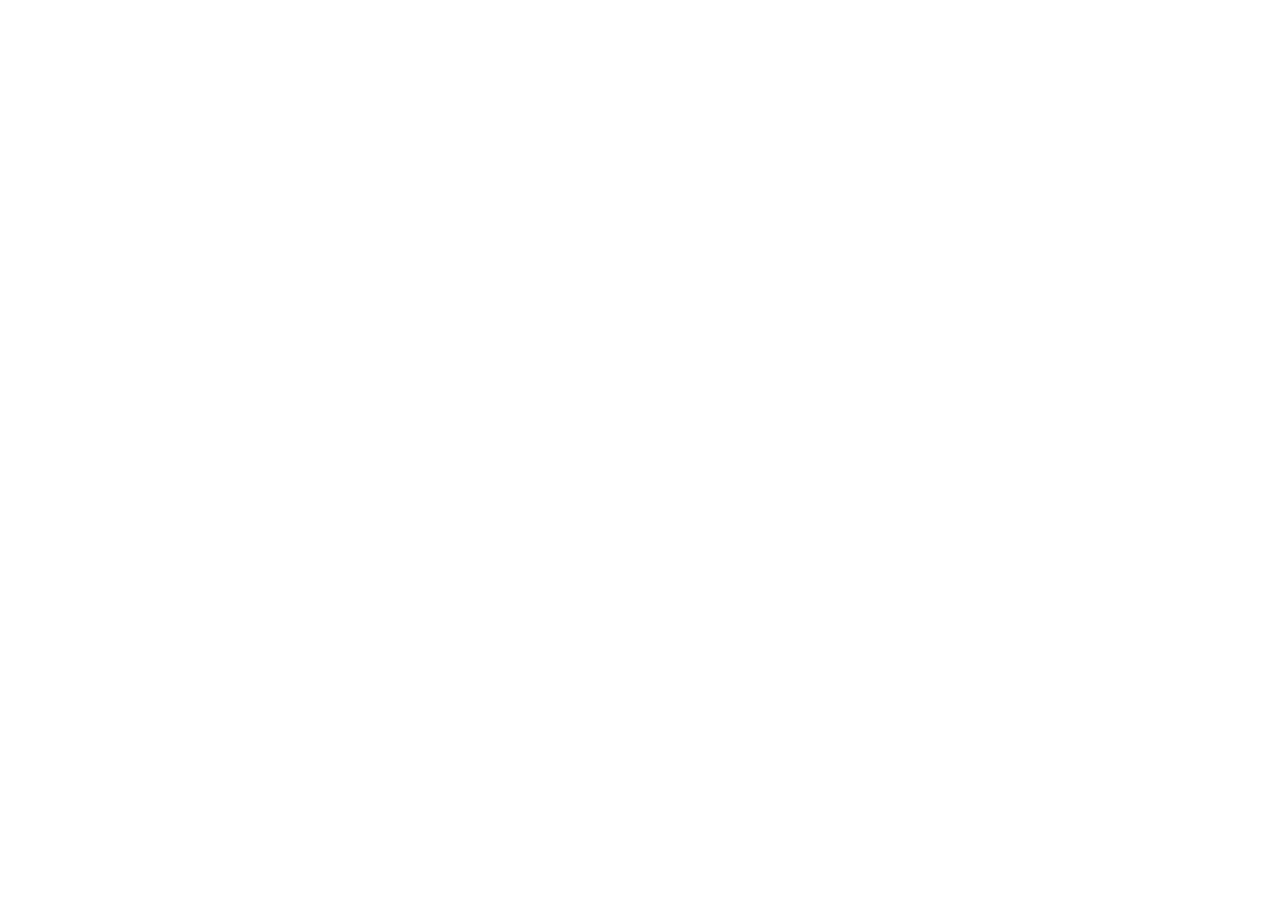
==== index.html @ 779bf869 "First commit" ====
<!DOCTYPE html>
<html lang="en">
<head>
    <meta charset="UTF-8">
    <meta name="viewport" content="width=device-width, initial-scale=1.0">
    <title>Makeki Bakery</title>
</head>
<body>
    
</body>
</html>
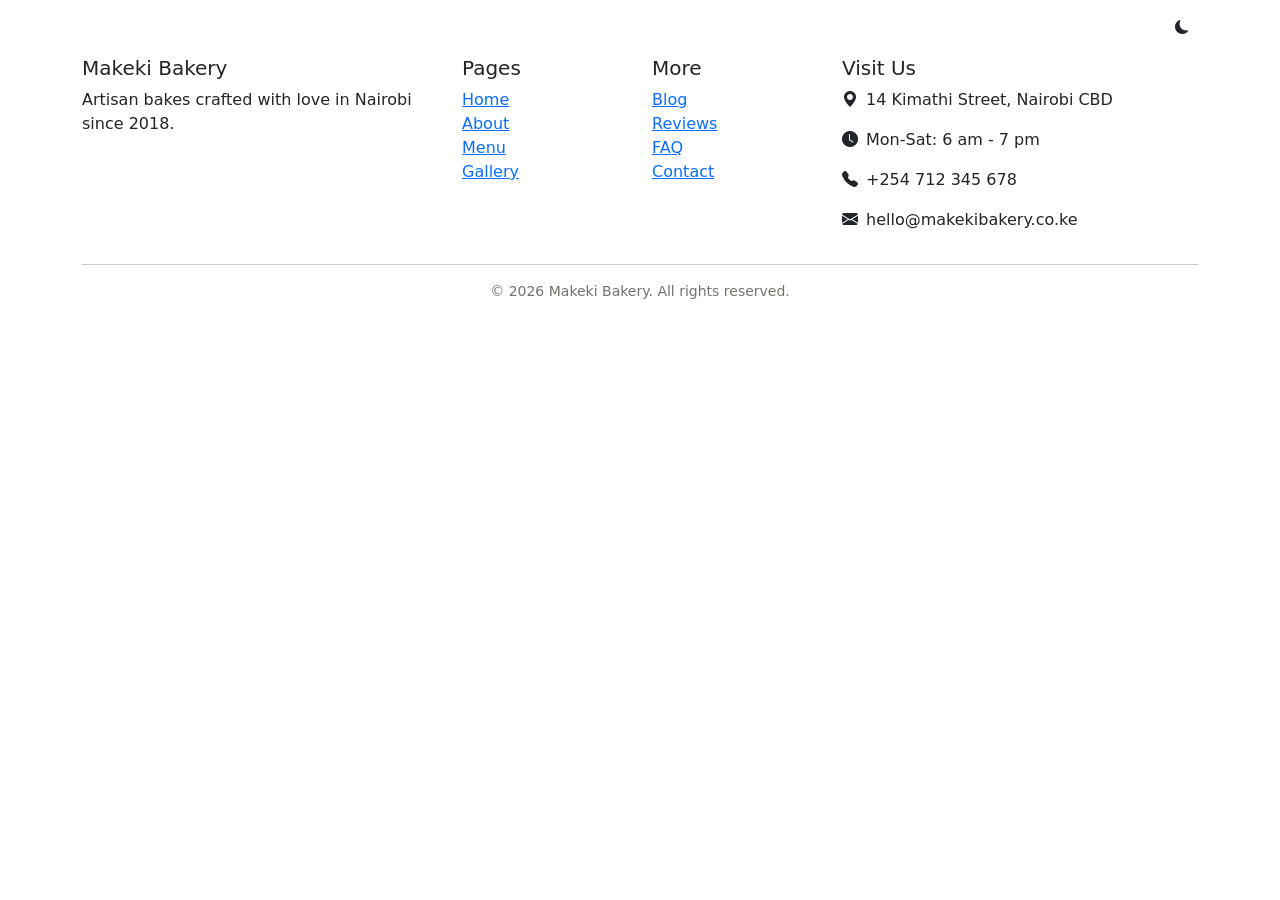
==== commit cc118500: "Add html template" ====
--- a/index.html
+++ b/index.html
@@ -1,11 +1,85 @@
 <!DOCTYPE html>
-<html lang="en">
+<html lang="en" data-theme="light">
 <head>
-    <meta charset="UTF-8">
-    <meta name="viewport" content="width=device-width, initial-scale=1.0">
-    <title>Makeki Bakery</title>
+<meta charset="UTF-8">
+<meta name="viewport" content="width=device-width, initial-scale=1.0">
+<title>PAGE TITLE — Makeki Bakery</title>
+<link href="https://cdn.jsdelivr.net/npm/bootstrap@5.3.3/dist/css/bootstrap.min.css" rel="stylesheet">
+<link href="https://cdn.jsdelivr.net/npm/bootstrap-icons@1.11.3/font/bootstrap-icons.css"
+rel="stylesheet">
+<link rel="stylesheet" href="css/style.css">
 </head>
 <body>
-    
+<header>
+<nav class="navbar navbar-expand-lg navbar-dark sticky-top" aria-label="Main navigation">
+<div class="container">
+<a class="navbar-brand" href="index.html">Makeki Bakery</a>
+<button class="navbar-toggler" type="button" data-bs-toggle="collapse"
+data-bs-target="#mainNav" aria-controls="mainNav"
+aria-expanded="false" aria-label="Toggle navigation">
+<span class="navbar-toggler-icon"></span>
+</button>
+<div class="collapse navbar-collapse" id="mainNav">
+<ul class="navbar-nav ms-auto gap-1">
+<li class="nav-item"><a class="nav-link" href="index.html">Home</a></li>
+<li class="nav-item"><a class="nav-link" href="about.html">About</a></li>
+<li class="nav-item"><a class="nav-link" href="services.html">Menu</a></li>
+<li class="nav-item"><a class="nav-link" href="gallery.html">Gallery</a></li>
+<li class="nav-item"><a class="nav-link" href="blog.html">Blog</a></li>
+<li class="nav-item"><a class="nav-link" href="testimonials.html">Reviews</a></li>
+<li class="nav-item"><a class="nav-link" href="faq.html">FAQ</a></li>
+<li class="nav-item"><a class="nav-link" href="contact.html">Contact</a></li>
+</ul>
+<button id="darkToggle" class="btn btn-sm ms-3" aria-label="Toggle dark mode">
+<i class="bi bi-moon-fill"></i>
+</button>
+</div>
+</div>
+</nav>
+</header>
+<main id="main-content">
+<!-- PAGE CONTENT HERE -->
+</main>
+<footer class="site-footer" role="contentinfo">
+<div class="container">
+<div class="row g-4">
+<div class="col-lg-4">
+<h5>Makeki Bakery</h5>
+<p>Artisan bakes crafted with love in Nairobi since 2018.</p>
+</div>
+<div class="col-lg-2 col-6">
+<h5>Pages</h5>
+<ul class="list-unstyled">
+<li><a href="index.html">Home</a></li>
+<li><a href="about.html">About</a></li>
+<li><a href="services.html">Menu</a></li>
+<li><a href="gallery.html">Gallery</a></li>
+</ul>
+</div>
+<div class="col-lg-2 col-6">
+<h5>More</h5>
+<ul class="list-unstyled">
+<li><a href="blog.html">Blog</a></li>
+<li><a href="testimonials.html">Reviews</a></li>
+<li><a href="faq.html">FAQ</a></li>
+<li><a href="contact.html">Contact</a></li>
+</ul>
+</div>
+<div class="col-lg-4">
+<h5>Visit Us</h5>
+<p><i class="bi bi-geo-alt-fill me-2"></i>14 Kimathi Street, Nairobi CBD</p>
+<p><i class="bi bi-clock-fill me-2"></i>Mon-Sat: 6 am - 7 pm</p>
+<p><i class="bi bi-telephone-fill me-2"></i>+254 712 345 678</p>
+<p><i class="bi bi-envelope-fill me-2"></i>hello@makekibakery.co.ke</p>
+</div>
+</div>
+<hr class="footer-divider">
+<p class="text-center small" style="color:#78716c;">
+&copy; 2026 Makeki Bakery. All rights reserved.
+</p>
+</div>
+</footer>
+<script src="https://cdn.jsdelivr.net/npm/bootstrap@5.3.3/dist/js/bootstrap.bundle.min.js"></script>
+<script src="js/main.js"></script>
 </body>
 </html>
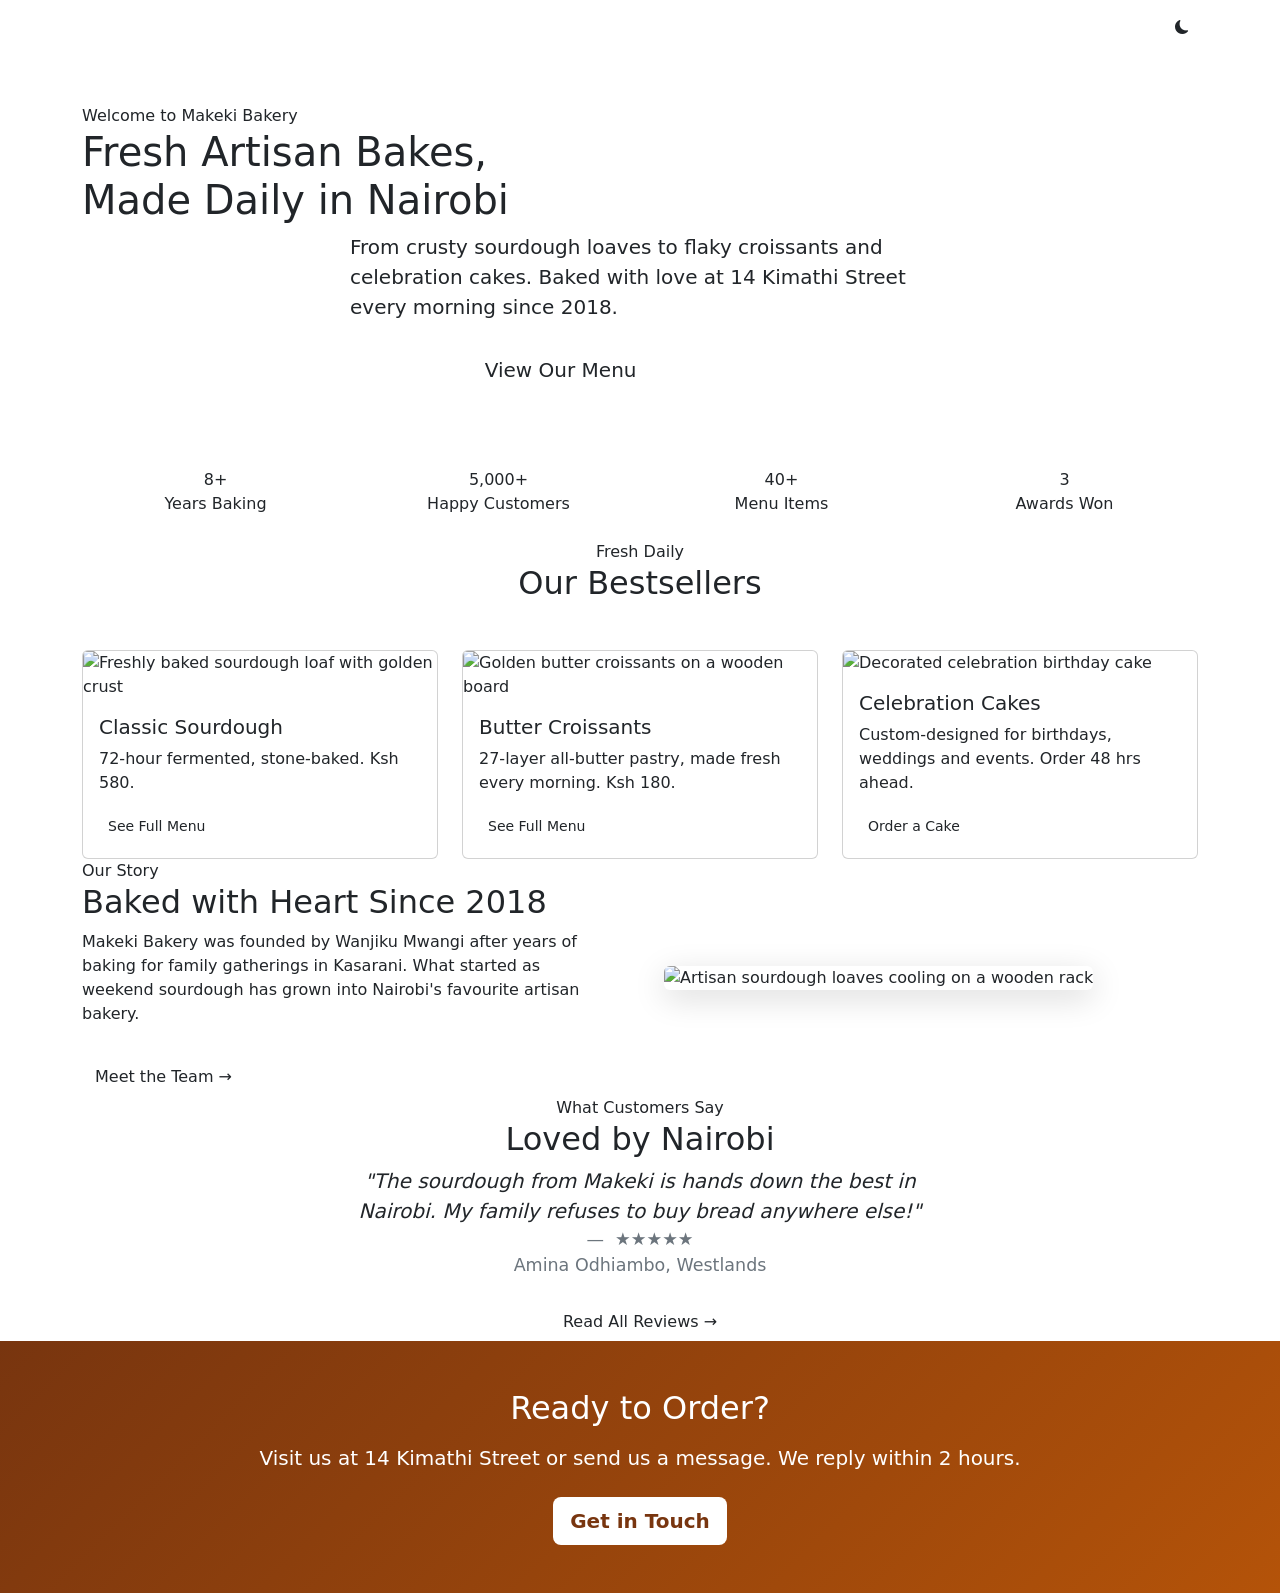
==== commit 4a0c33b8: "Add homepage" ====
--- a/index.html
+++ b/index.html
@@ -39,47 +39,138 @@
 </header>
 <main id="main-content">
 <!-- PAGE CONTENT HERE -->
-</main>
-<footer class="site-footer" role="contentinfo">
-<div class="container">
-<div class="row g-4">
-<div class="col-lg-4">
-<h5>Makeki Bakery</h5>
-<p>Artisan bakes crafted with love in Nairobi since 2018.</p>
-</div>
-<div class="col-lg-2 col-6">
-<h5>Pages</h5>
-<ul class="list-unstyled">
-<li><a href="index.html">Home</a></li>
-<li><a href="about.html">About</a></li>
-<li><a href="services.html">Menu</a></li>
-<li><a href="gallery.html">Gallery</a></li>
-</ul>
-</div>
-<div class="col-lg-2 col-6">
-<h5>More</h5>
-<ul class="list-unstyled">
-<li><a href="blog.html">Blog</a></li>
-<li><a href="testimonials.html">Reviews</a></li>
-<li><a href="faq.html">FAQ</a></li>
-<li><a href="contact.html">Contact</a></li>
-</ul>
-</div>
-<div class="col-lg-4">
-<h5>Visit Us</h5>
-<p><i class="bi bi-geo-alt-fill me-2"></i>14 Kimathi Street, Nairobi CBD</p>
-<p><i class="bi bi-clock-fill me-2"></i>Mon-Sat: 6 am - 7 pm</p>
-<p><i class="bi bi-telephone-fill me-2"></i>+254 712 345 678</p>
-<p><i class="bi bi-envelope-fill me-2"></i>hello@makekibakery.co.ke</p>
+<!-- HERO -->
+<section class="hero" aria-labelledby="hero-heading">
+<div class="container py-5">
+<span class="section-label">Welcome to Makeki Bakery</span>
+<h1 id="hero-heading">Fresh Artisan Bakes,<br>Made Daily in Nairobi</h1>
+<p class="lead mb-4" style="max-width:580px;margin:0 auto 1.5rem;">
+From crusty sourdough loaves to flaky croissants and celebration cakes.
+Baked with love at 14 Kimathi Street every morning since 2018.
+</p>
+<div class="d-flex gap-3 justify-content-center flex-wrap">
+<a href="services.html" class="btn btn-amber btn-lg">View Our Menu</a>
+<a href="contact.html" class="btn btn-lg"
+style="color:white;border:2px solid white;border-radius:.6rem;">Order Now</a>
 </div>
 </div>
-<hr class="footer-divider">
-<p class="text-center small" style="color:#78716c;">
-&copy; 2026 Makeki Bakery. All rights reserved.
-</p>
+</section>
+<!-- STATS -->
+<section class="py-4 section-alt">
+<div class="container">
+<div class="row text-center g-3">
+<div class="col-6 col-md-3"><div class="stat-number">8+</div><div class="stat-label">Years
+Baking</div></div>
+<div class="col-6 col-md-3"><div class="stat-number">5,000+</div><div class="stat-label">Happy
+Customers</div></div>
+<div class="col-6 col-md-3"><div class="stat-number">40+</div><div class="stat-label">Menu
+Items</div></div>
+<div class="col-6 col-md-3"><div class="stat-number">3</div><div class="stat-label">Awards
+Won</div></div>
 </div>
+</div>
+</section>
+<!-- BESTSELLERS -->
+<section class="section" aria-labelledby="featured-heading">
+<div class="container">
+<div class="text-center mb-5">
+<span class="section-label">Fresh Daily</span>
+<h2 id="featured-heading" class="section-title">Our Bestsellers</h2>
+<div class="section-divider"></div>
+</div>
+<div class="row g-4">
+<div class="col-md-4">
+<article class="card h-100">
+<img src="assets/images/sourdough.jpg" class="card-img-top"
+alt="Freshly baked sourdough loaf with golden crust">
+<div class="card-body">
+<h3 class="h5">Classic Sourdough</h3>
+<p>72-hour fermented, stone-baked. Ksh 580.</p>
+<a href="services.html" class="btn btn-amber btn-sm">See Full Menu</a>
+</div>
+</article>
+</div>
+<div class="col-md-4">
+<article class="card h-100">
+<img src="assets/images/croissant.jpg" class="card-img-top"
+alt="Golden butter croissants on a wooden board">
+<div class="card-body">
+<h3 class="h5">Butter Croissants</h3>
+<p>27-layer all-butter pastry, made fresh every morning. Ksh 180.</p>
+<a href="services.html" class="btn btn-amber btn-sm">See Full Menu</a>
+</div>
+</article>
+</div>
+<div class="col-md-4">
+<article class="card h-100">
+<img src="assets/images/birthday-cake.jpg" class="card-img-top"
+alt="Decorated celebration birthday cake">
+<div class="card-body">
+<h3 class="h5">Celebration Cakes</h3>
+<p>Custom-designed for birthdays, weddings and events. Order 48 hrs ahead.</p>
+<a href="contact.html" class="btn btn-amber btn-sm">Order a Cake</a>
+</div>
+</article>
+</div>
+</div>
+</div>
+</section>
+<!-- ABOUT TEASER -->
+<section class="section section-alt">
+<div class="container">
+<div class="row align-items-center g-5">
+<div class="col-md-6">
+<span class="section-label">Our Story</span>
+<h2 class="section-title">Baked with Heart Since 2018</h2>
+<p>Makeki Bakery was founded by Wanjiku Mwangi after years of baking
+for family gatherings in Kasarani. What started as weekend sourdough
+has grown into Nairobi's favourite artisan bakery.</p>
+<a href="about.html" class="btn btn-amber mt-3">Meet the Team &rarr;</a>
+</div>
+<div class="col-md-6">
+<img src="assets/images/sourdough.jpg" class="img-fluid rounded"
+alt="Artisan sourdough loaves cooling on a wooden rack"
+style="box-shadow:0 8px 32px rgba(0,0,0,.15);">
+</div>
+</div>
+</div>
+</section>
+<!-- REVIEW TEASER -->
+<section class="section">
+<div class="container text-center">
+<span class="section-label">What Customers Say</span>
+<h2 class="section-title">Loved by Nairobi</h2>
+<div class="section-divider"></div>
+<blockquote class="blockquote" style="max-width:620px;margin:0 auto;">
+<p class="mb-3 fs-5 fst-italic">"The sourdough from Makeki is hands down the best
+in Nairobi. My family refuses to buy bread anywhere else!"</p>
+<footer class="blockquote-footer">
+<span class="review-stars">&#9733;&#9733;&#9733;&#9733;&#9733;</span><br>
+Amina Odhiambo, Westlands
 </footer>
-<script src="https://cdn.jsdelivr.net/npm/bootstrap@5.3.3/dist/js/bootstrap.bundle.min.js"></script>
-<script src="js/main.js"></script>
-</body>
-</html>+</blockquote>
+<a href="testimonials.html" class="btn btn-outline-amber mt-4">Read All Reviews &rarr;</a>
+</div>
+</section>
+<!-- CTA BANNER -->
+<section class="py-5 text-white text-center"
+style="background:linear-gradient(135deg,#78350f,#b45309);">
+<div class="container">
+<h2 class="mb-3" style="color:white;">Ready to Order?</h2>
+<p class="lead mb-4">Visit us at 14 Kimathi Street or send us a message.
+We reply within 2 hours.</p>
+<a href="contact.html" class="btn btn-lg"
+style="background:white;color:#78350f;font-weight:700;">Get in Touch</a>
+</div>
+</section>
+
+
+
+
+
+
+
+
+
+
+
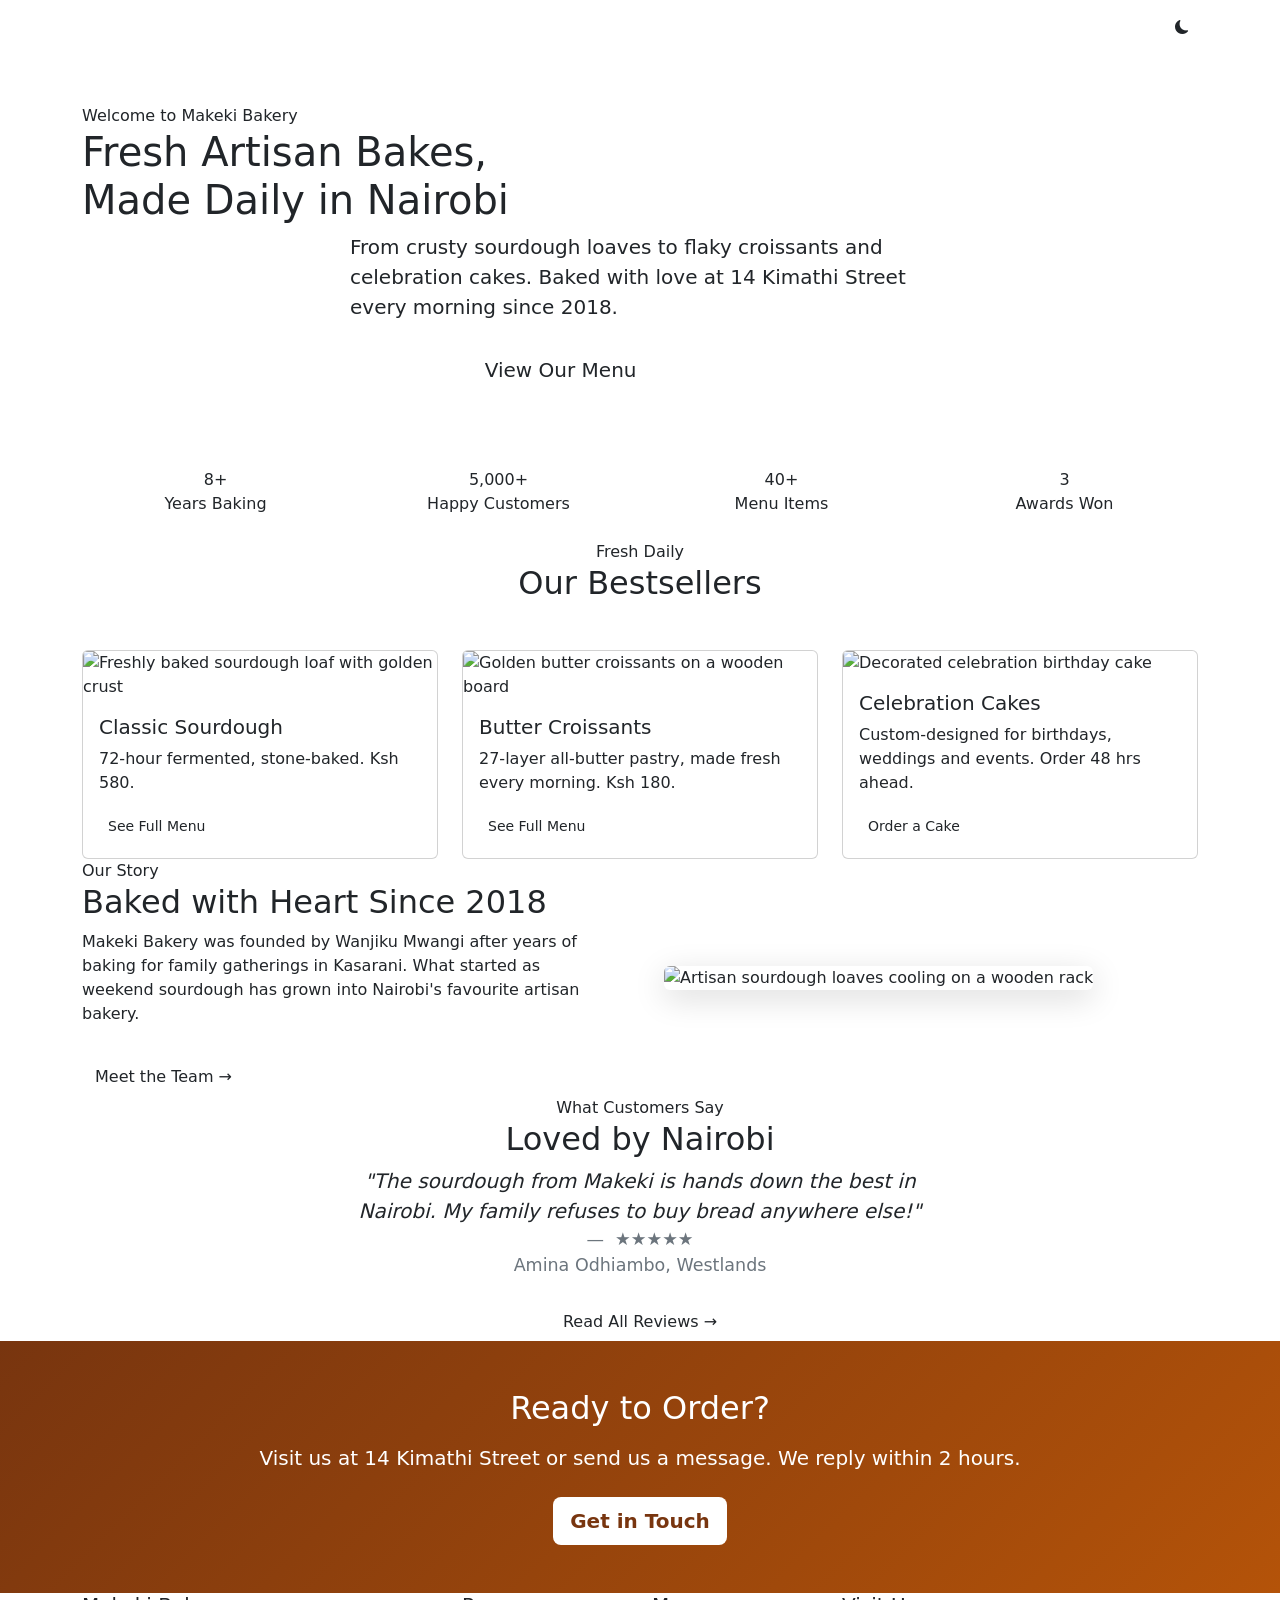
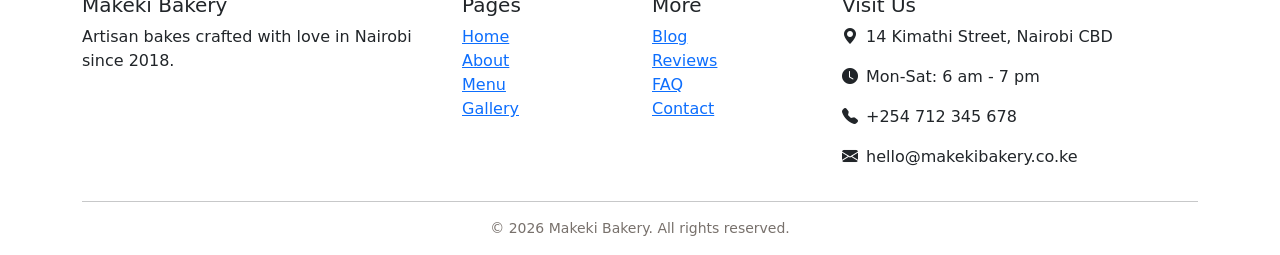
==== commit bbe38216: "Add README with project description" ====
--- a/index.html
+++ b/index.html
@@ -165,12 +165,55 @@
 </section>
 
 
-
-
-
-
-
-
-
-
-
+</main>
+<footer class="site-footer" role="contentinfo">
+<div class="container">
+<div class="row g-4">
+<div class="col-lg-4">
+<h5>Makeki Bakery</h5>
+<p>Artisan bakes crafted with love in Nairobi since 2018.</p>
+</div>
+<div class="col-lg-2 col-6">
+<h5>Pages</h5>
+<ul class="list-unstyled">
+<li><a href="index.html">Home</a></li>
+<li><a href="about.html">About</a></li>
+<li><a href="services.html">Menu</a></li>
+<li><a href="gallery.html">Gallery</a></li>
+</ul>
+</div>
+<div class="col-lg-2 col-6">
+<h5>More</h5>
+<ul class="list-unstyled">
+<li><a href="blog.html">Blog</a></li>
+<li><a href="testimonials.html">Reviews</a></li>
+<li><a href="faq.html">FAQ</a></li>
+<li><a href="contact.html">Contact</a></li>
+</ul>
+</div>
+<div class="col-lg-4">
+<h5>Visit Us</h5>
+<p><i class="bi bi-geo-alt-fill me-2"></i>14 Kimathi Street, Nairobi CBD</p>
+<p><i class="bi bi-clock-fill me-2"></i>Mon-Sat: 6 am - 7 pm</p>
+<p><i class="bi bi-telephone-fill me-2"></i>+254 712 345 678</p>
+<p><i class="bi bi-envelope-fill me-2"></i>hello@makekibakery.co.ke</p>
+</div>
+</div>
+<hr class="footer-divider">
+<p class="text-center small" style="color:#78716c;">
+&copy; 2026 Makeki Bakery. All rights reserved.
+</p>
+</div>
+</footer>
+<script src="https://cdn.jsdelivr.net/npm/bootstrap@5.3.3/dist/js/bootstrap.bundle.min.js"></script>
+<script src="js/main.js"></script>
+</body>
+</html>
+
+
+
+
+
+
+
+
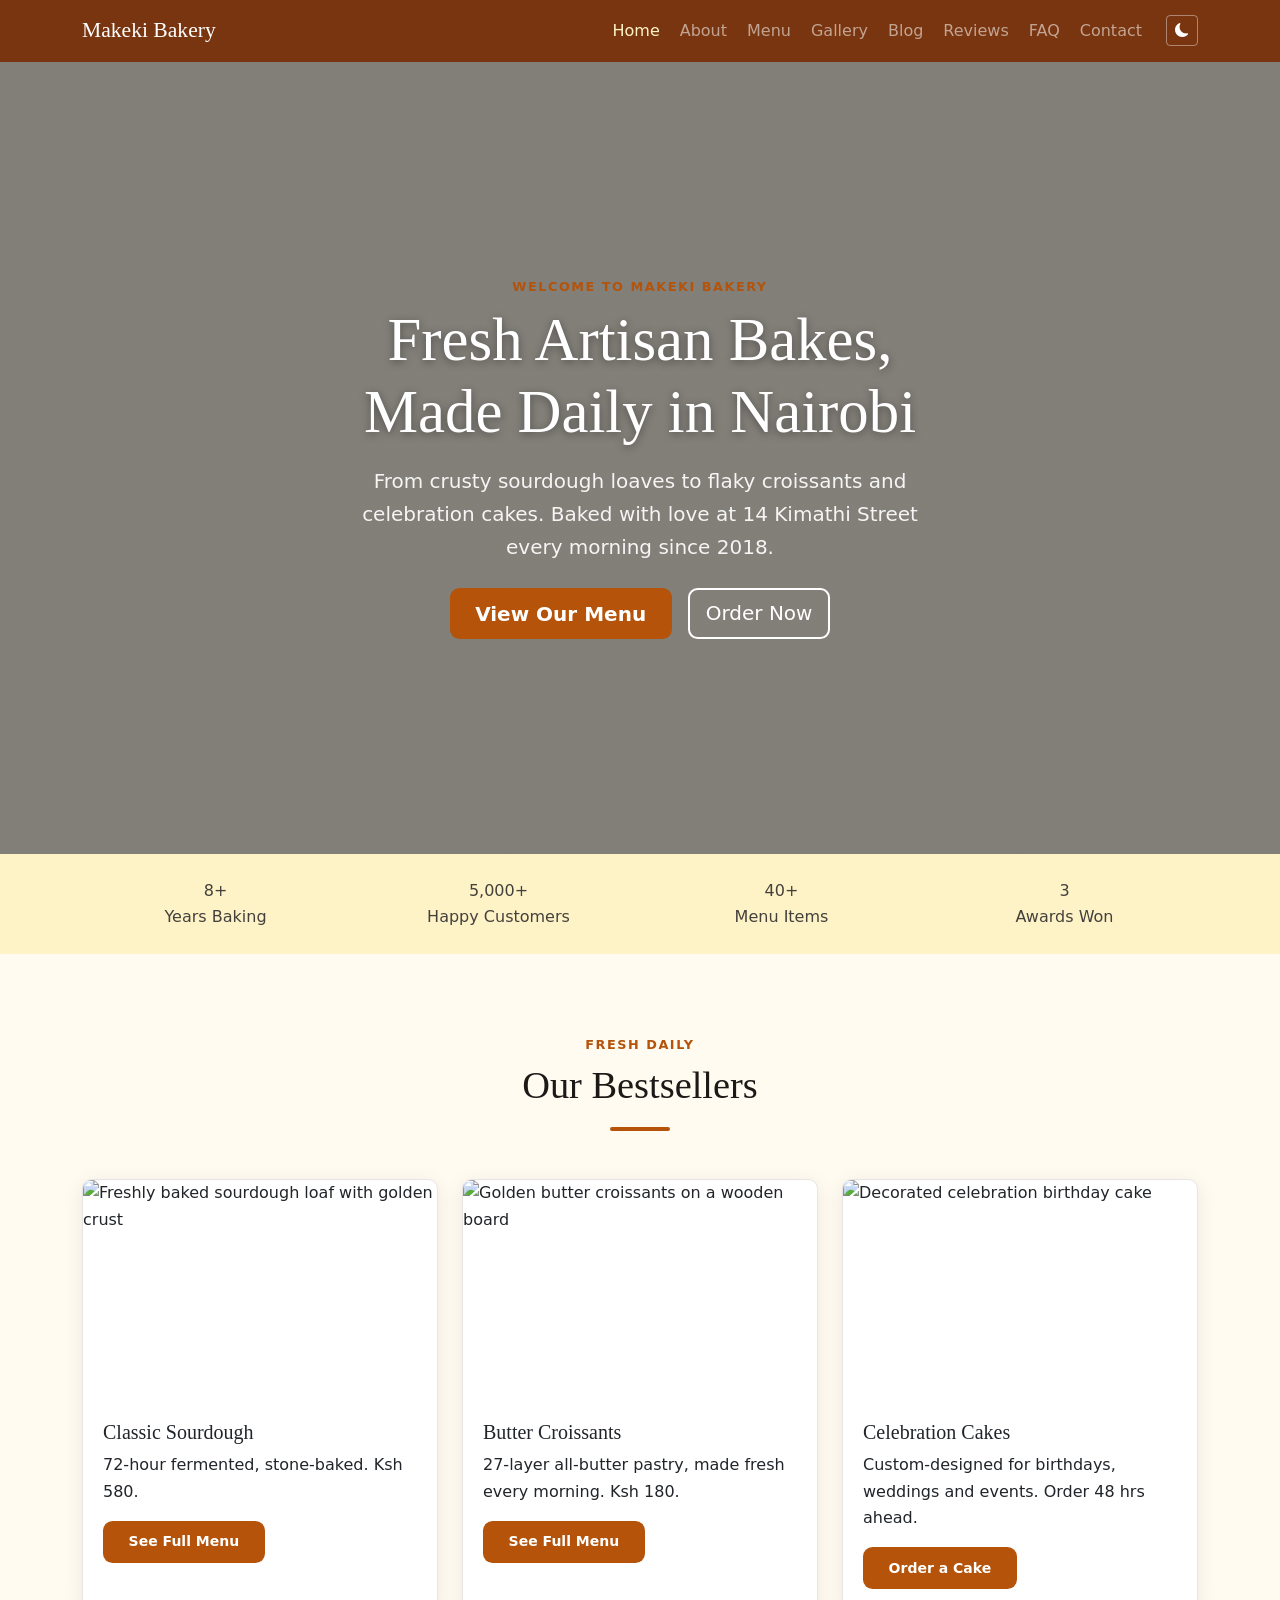
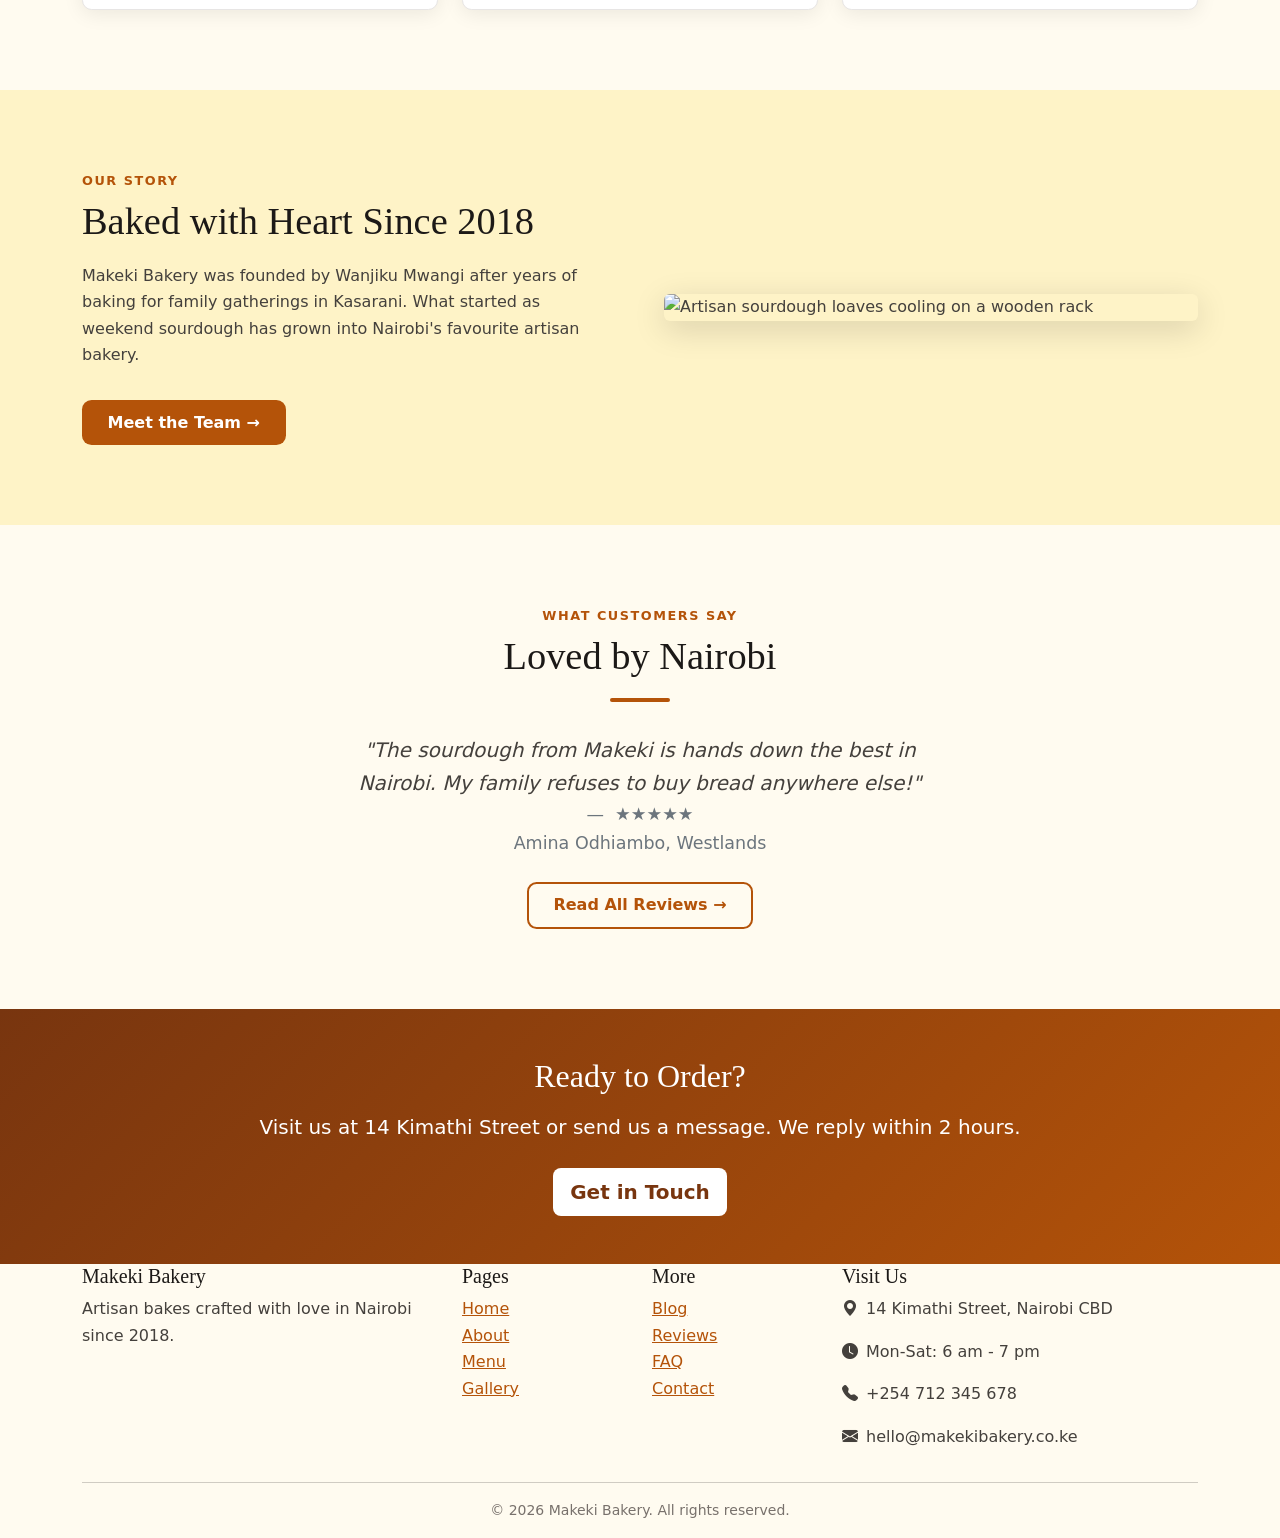
==== commit a8924ade: "update homepage" ====
--- a/index.html
+++ b/index.html
@@ -1,219 +1,221 @@
 <!DOCTYPE html>
 <html lang="en" data-theme="light">
 <head>
-<meta charset="UTF-8">
-<meta name="viewport" content="width=device-width, initial-scale=1.0">
-<title>PAGE TITLE — Makeki Bakery</title>
-<link href="https://cdn.jsdelivr.net/npm/bootstrap@5.3.3/dist/css/bootstrap.min.css" rel="stylesheet">
-<link href="https://cdn.jsdelivr.net/npm/bootstrap-icons@1.11.3/font/bootstrap-icons.css"
-rel="stylesheet">
-<link rel="stylesheet" href="css/style.css">
+  <meta charset="UTF-8">
+  <meta name="viewport" content="width=device-width, initial-scale=1.0">
+  <title>Home</title>
+  <link href="https://cdn.jsdelivr.net/npm/bootstrap@5.3.3/dist/css/bootstrap.min.css" rel="stylesheet">
+  <link href="https://cdn.jsdelivr.net/npm/bootstrap-icons@1.11.3/font/bootstrap-icons.css" rel="stylesheet">
+  <link rel="stylesheet" href="css/style.css">
 </head>
 <body>
+
 <header>
-<nav class="navbar navbar-expand-lg navbar-dark sticky-top" aria-label="Main navigation">
-<div class="container">
-<a class="navbar-brand" href="index.html">Makeki Bakery</a>
-<button class="navbar-toggler" type="button" data-bs-toggle="collapse"
-data-bs-target="#mainNav" aria-controls="mainNav"
-aria-expanded="false" aria-label="Toggle navigation">
-<span class="navbar-toggler-icon"></span>
-</button>
-<div class="collapse navbar-collapse" id="mainNav">
-<ul class="navbar-nav ms-auto gap-1">
-<li class="nav-item"><a class="nav-link" href="index.html">Home</a></li>
-<li class="nav-item"><a class="nav-link" href="about.html">About</a></li>
-<li class="nav-item"><a class="nav-link" href="services.html">Menu</a></li>
-<li class="nav-item"><a class="nav-link" href="gallery.html">Gallery</a></li>
-<li class="nav-item"><a class="nav-link" href="blog.html">Blog</a></li>
-<li class="nav-item"><a class="nav-link" href="testimonials.html">Reviews</a></li>
-<li class="nav-item"><a class="nav-link" href="faq.html">FAQ</a></li>
-<li class="nav-item"><a class="nav-link" href="contact.html">Contact</a></li>
-</ul>
-<button id="darkToggle" class="btn btn-sm ms-3" aria-label="Toggle dark mode">
-<i class="bi bi-moon-fill"></i>
-</button>
-</div>
-</div>
-</nav>
+  <nav class="navbar navbar-expand-lg navbar-dark sticky-top" aria-label="Main navigation">
+    <div class="container">
+      <a class="navbar-brand" href="index.html">Makeki Bakery</a>
+      <button class="navbar-toggler" type="button" data-bs-toggle="collapse"
+        data-bs-target="#mainNav" aria-controls="mainNav"
+        aria-expanded="false" aria-label="Toggle navigation">
+        <span class="navbar-toggler-icon"></span>
+      </button>
+      <div class="collapse navbar-collapse" id="mainNav">
+        <ul class="navbar-nav ms-auto gap-1">
+          <li class="nav-item"><a class="nav-link active" aria-current="page" href="index.html">Home</a></li>
+          <li class="nav-item"><a class="nav-link" href="about.html">About</a></li>
+          <li class="nav-item"><a class="nav-link" href="services.html">Menu</a></li>
+          <li class="nav-item"><a class="nav-link" href="gallery.html">Gallery</a></li>
+          <li class="nav-item"><a class="nav-link" href="blog.html">Blog</a></li>
+          <li class="nav-item"><a class="nav-link" href="testimonials.html">Reviews</a></li>
+          <li class="nav-item"><a class="nav-link" href="faq.html">FAQ</a></li>
+          <li class="nav-item"><a class="nav-link" href="contact.html">Contact</a></li>
+        </ul>
+        <button id="darkToggle" class="btn btn-sm ms-3" aria-label="Toggle dark mode">
+          <i class="bi bi-moon-fill"></i>
+        </button>
+      </div>
+    </div>
+  </nav>
 </header>
+
 <main id="main-content">
-<!-- PAGE CONTENT HERE -->
 <!-- HERO -->
 <section class="hero" aria-labelledby="hero-heading">
-<div class="container py-5">
-<span class="section-label">Welcome to Makeki Bakery</span>
-<h1 id="hero-heading">Fresh Artisan Bakes,<br>Made Daily in Nairobi</h1>
-<p class="lead mb-4" style="max-width:580px;margin:0 auto 1.5rem;">
-From crusty sourdough loaves to flaky croissants and celebration cakes.
-Baked with love at 14 Kimathi Street every morning since 2018.
-</p>
-<div class="d-flex gap-3 justify-content-center flex-wrap">
-<a href="services.html" class="btn btn-amber btn-lg">View Our Menu</a>
-<a href="contact.html" class="btn btn-lg"
-style="color:white;border:2px solid white;border-radius:.6rem;">Order Now</a>
-</div>
-</div>
-</section>
+  <div class="container py-5">
+    <span class="section-label">Welcome to Makeki Bakery</span>
+    <h1 id="hero-heading">Fresh Artisan Bakes,<br>Made Daily in Nairobi</h1>
+    <p class="lead mb-4" style="max-width:580px;margin:0 auto 1.5rem;">
+      From crusty sourdough loaves to flaky croissants and celebration cakes.
+      Baked with love at 14 Kimathi Street every morning since 2018.
+    </p>
+    <div class="d-flex gap-3 justify-content-center flex-wrap">
+      <a href="services.html" class="btn btn-amber btn-lg">View Our Menu</a>
+      <a href="contact.html" class="btn btn-lg"
+        style="color:white;border:2px solid white;border-radius:.6rem;">Order Now</a>
+    </div>
+  </div>
+</section>
+
 <!-- STATS -->
 <section class="py-4 section-alt">
-<div class="container">
-<div class="row text-center g-3">
-<div class="col-6 col-md-3"><div class="stat-number">8+</div><div class="stat-label">Years
-Baking</div></div>
-<div class="col-6 col-md-3"><div class="stat-number">5,000+</div><div class="stat-label">Happy
-Customers</div></div>
-<div class="col-6 col-md-3"><div class="stat-number">40+</div><div class="stat-label">Menu
-Items</div></div>
-<div class="col-6 col-md-3"><div class="stat-number">3</div><div class="stat-label">Awards
-Won</div></div>
-</div>
-</div>
-</section>
+  <div class="container">
+    <div class="row text-center g-3">
+      <div class="col-6 col-md-3">
+        <div class="stat-number">8+</div><div class="stat-label">Years Baking</div>
+      </div>
+      <div class="col-6 col-md-3">
+        <div class="stat-number">5,000+</div><div class="stat-label">Happy Customers</div>
+      </div>
+      <div class="col-6 col-md-3">
+        <div class="stat-number">40+</div><div class="stat-label">Menu Items</div>
+      </div>
+      <div class="col-6 col-md-3">
+        <div class="stat-number">3</div><div class="stat-label">Awards Won</div>
+      </div>
+    </div>
+  </div>
+</section>
+
 <!-- BESTSELLERS -->
 <section class="section" aria-labelledby="featured-heading">
-<div class="container">
-<div class="text-center mb-5">
-<span class="section-label">Fresh Daily</span>
-<h2 id="featured-heading" class="section-title">Our Bestsellers</h2>
-<div class="section-divider"></div>
-</div>
-<div class="row g-4">
-<div class="col-md-4">
-<article class="card h-100">
-<img src="assets/images/sourdough.jpg" class="card-img-top"
-alt="Freshly baked sourdough loaf with golden crust">
-<div class="card-body">
-<h3 class="h5">Classic Sourdough</h3>
-<p>72-hour fermented, stone-baked. Ksh 580.</p>
-<a href="services.html" class="btn btn-amber btn-sm">See Full Menu</a>
-</div>
-</article>
-</div>
-<div class="col-md-4">
-<article class="card h-100">
-<img src="assets/images/croissant.jpg" class="card-img-top"
-alt="Golden butter croissants on a wooden board">
-<div class="card-body">
-<h3 class="h5">Butter Croissants</h3>
-<p>27-layer all-butter pastry, made fresh every morning. Ksh 180.</p>
-<a href="services.html" class="btn btn-amber btn-sm">See Full Menu</a>
-</div>
-</article>
-</div>
-<div class="col-md-4">
-<article class="card h-100">
-<img src="assets/images/birthday-cake.jpg" class="card-img-top"
-alt="Decorated celebration birthday cake">
-<div class="card-body">
-<h3 class="h5">Celebration Cakes</h3>
-<p>Custom-designed for birthdays, weddings and events. Order 48 hrs ahead.</p>
-<a href="contact.html" class="btn btn-amber btn-sm">Order a Cake</a>
-</div>
-</article>
-</div>
-</div>
-</div>
-</section>
+  <div class="container">
+    <div class="text-center mb-5">
+      <span class="section-label">Fresh Daily</span>
+      <h2 id="featured-heading" class="section-title">Our Bestsellers</h2>
+      <div class="section-divider"></div>
+    </div>
+    <div class="row g-4">
+      <div class="col-md-4">
+        <article class="card h-100">
+          <img src="assets/images/sourdough.jpg" class="card-img-top"
+            alt="Freshly baked sourdough loaf with golden crust">
+          <div class="card-body">
+            <h3 class="h5">Classic Sourdough</h3>
+            <p>72-hour fermented, stone-baked. Ksh 580.</p>
+            <a href="services.html" class="btn btn-amber btn-sm">See Full Menu</a>
+          </div>
+        </article>
+      </div>
+      <div class="col-md-4">
+        <article class="card h-100">
+          <img src="assets/images/croissant.jpg" class="card-img-top"
+            alt="Golden butter croissants on a wooden board">
+          <div class="card-body">
+            <h3 class="h5">Butter Croissants</h3>
+            <p>27-layer all-butter pastry, made fresh every morning. Ksh 180.</p>
+            <a href="services.html" class="btn btn-amber btn-sm">See Full Menu</a>
+          </div>
+        </article>
+      </div>
+      <div class="col-md-4">
+        <article class="card h-100">
+          <img src="assets/images/birthday-cake.jpg" class="card-img-top"
+            alt="Decorated celebration birthday cake">
+          <div class="card-body">
+            <h3 class="h5">Celebration Cakes</h3>
+            <p>Custom-designed for birthdays, weddings and events. Order 48 hrs ahead.</p>
+            <a href="contact.html" class="btn btn-amber btn-sm">Order a Cake</a>
+          </div>
+        </article>
+      </div>
+    </div>
+  </div>
+</section>
+
 <!-- ABOUT TEASER -->
 <section class="section section-alt">
-<div class="container">
-<div class="row align-items-center g-5">
-<div class="col-md-6">
-<span class="section-label">Our Story</span>
-<h2 class="section-title">Baked with Heart Since 2018</h2>
-<p>Makeki Bakery was founded by Wanjiku Mwangi after years of baking
-for family gatherings in Kasarani. What started as weekend sourdough
-has grown into Nairobi's favourite artisan bakery.</p>
-<a href="about.html" class="btn btn-amber mt-3">Meet the Team &rarr;</a>
-</div>
-<div class="col-md-6">
-<img src="assets/images/sourdough.jpg" class="img-fluid rounded"
-alt="Artisan sourdough loaves cooling on a wooden rack"
-style="box-shadow:0 8px 32px rgba(0,0,0,.15);">
-</div>
-</div>
-</div>
-</section>
+  <div class="container">
+    <div class="row align-items-center g-5">
+      <div class="col-md-6">
+        <span class="section-label">Our Story</span>
+        <h2 class="section-title">Baked with Heart Since 2018</h2>
+        <p>Makeki Bakery was founded by Wanjiku Mwangi after years of baking
+        for family gatherings in Kasarani. What started as weekend sourdough
+        has grown into Nairobi's favourite artisan bakery.</p>
+        <a href="about.html" class="btn btn-amber mt-3">Meet the Team &rarr;</a>
+      </div>
+      <div class="col-md-6">
+        <img src="assets/images/sourdough.jpg" class="img-fluid rounded"
+          alt="Artisan sourdough loaves cooling on a wooden rack"
+          style="box-shadow:0 8px 32px rgba(0,0,0,.15);">
+      </div>
+    </div>
+  </div>
+</section>
+
 <!-- REVIEW TEASER -->
 <section class="section">
-<div class="container text-center">
-<span class="section-label">What Customers Say</span>
-<h2 class="section-title">Loved by Nairobi</h2>
-<div class="section-divider"></div>
-<blockquote class="blockquote" style="max-width:620px;margin:0 auto;">
-<p class="mb-3 fs-5 fst-italic">"The sourdough from Makeki is hands down the best
-in Nairobi. My family refuses to buy bread anywhere else!"</p>
-<footer class="blockquote-footer">
-<span class="review-stars">&#9733;&#9733;&#9733;&#9733;&#9733;</span><br>
-Amina Odhiambo, Westlands
-</footer>
-</blockquote>
-<a href="testimonials.html" class="btn btn-outline-amber mt-4">Read All Reviews &rarr;</a>
-</div>
-</section>
+  <div class="container text-center">
+    <span class="section-label">What Customers Say</span>
+    <h2 class="section-title">Loved by Nairobi</h2>
+    <div class="section-divider"></div>
+    <blockquote class="blockquote" style="max-width:620px;margin:0 auto;">
+      <p class="mb-3 fs-5 fst-italic">"The sourdough from Makeki is hands down the best
+      in Nairobi. My family refuses to buy bread anywhere else!"</p>
+      <footer class="blockquote-footer">
+        <span class="review-stars">&#9733;&#9733;&#9733;&#9733;&#9733;</span><br>
+        Amina Odhiambo, Westlands
+      </footer>
+    </blockquote>
+    <a href="testimonials.html" class="btn btn-outline-amber mt-4">Read All Reviews &rarr;</a>
+  </div>
+</section>
+
 <!-- CTA BANNER -->
 <section class="py-5 text-white text-center"
-style="background:linear-gradient(135deg,#78350f,#b45309);">
-<div class="container">
-<h2 class="mb-3" style="color:white;">Ready to Order?</h2>
-<p class="lead mb-4">Visit us at 14 Kimathi Street or send us a message.
-We reply within 2 hours.</p>
-<a href="contact.html" class="btn btn-lg"
-style="background:white;color:#78350f;font-weight:700;">Get in Touch</a>
-</div>
-</section>
-
+  style="background:linear-gradient(135deg,#78350f,#b45309);">
+  <div class="container">
+    <h2 class="mb-3" style="color:white;">Ready to Order?</h2>
+    <p class="lead mb-4">Visit us at 14 Kimathi Street or send us a message.
+    We reply within 2 hours.</p>
+    <a href="contact.html" class="btn btn-lg"
+      style="background:white;color:#78350f;font-weight:700;">Get in Touch</a>
+  </div>
+</section>
 
 </main>
+
 <footer class="site-footer" role="contentinfo">
-<div class="container">
-<div class="row g-4">
-<div class="col-lg-4">
-<h5>Makeki Bakery</h5>
-<p>Artisan bakes crafted with love in Nairobi since 2018.</p>
-</div>
-<div class="col-lg-2 col-6">
-<h5>Pages</h5>
-<ul class="list-unstyled">
-<li><a href="index.html">Home</a></li>
-<li><a href="about.html">About</a></li>
-<li><a href="services.html">Menu</a></li>
-<li><a href="gallery.html">Gallery</a></li>
-</ul>
-</div>
-<div class="col-lg-2 col-6">
-<h5>More</h5>
-<ul class="list-unstyled">
-<li><a href="blog.html">Blog</a></li>
-<li><a href="testimonials.html">Reviews</a></li>
-<li><a href="faq.html">FAQ</a></li>
-<li><a href="contact.html">Contact</a></li>
-</ul>
-</div>
-<div class="col-lg-4">
-<h5>Visit Us</h5>
-<p><i class="bi bi-geo-alt-fill me-2"></i>14 Kimathi Street, Nairobi CBD</p>
-<p><i class="bi bi-clock-fill me-2"></i>Mon-Sat: 6 am - 7 pm</p>
-<p><i class="bi bi-telephone-fill me-2"></i>+254 712 345 678</p>
-<p><i class="bi bi-envelope-fill me-2"></i>hello@makekibakery.co.ke</p>
-</div>
-</div>
-<hr class="footer-divider">
-<p class="text-center small" style="color:#78716c;">
-&copy; 2026 Makeki Bakery. All rights reserved.
-</p>
-</div>
+  <div class="container">
+    <div class="row g-4">
+      <div class="col-lg-4">
+        <h5>Makeki Bakery</h5>
+        <p>Artisan bakes crafted with love in Nairobi since 2018.</p>
+      </div>
+      <div class="col-lg-2 col-6">
+        <h5>Pages</h5>
+        <ul class="list-unstyled">
+          <li><a href="index.html">Home</a></li>
+          <li><a href="about.html">About</a></li>
+          <li><a href="services.html">Menu</a></li>
+          <li><a href="gallery.html">Gallery</a></li>
+        </ul>
+      </div>
+      <div class="col-lg-2 col-6">
+        <h5>More</h5>
+        <ul class="list-unstyled">
+          <li><a href="blog.html">Blog</a></li>
+          <li><a href="testimonials.html">Reviews</a></li>
+          <li><a href="faq.html">FAQ</a></li>
+          <li><a href="contact.html">Contact</a></li>
+        </ul>
+      </div>
+      <div class="col-lg-4">
+        <h5>Visit Us</h5>
+        <p><i class="bi bi-geo-alt-fill me-2"></i>14 Kimathi Street, Nairobi CBD</p>
+        <p><i class="bi bi-clock-fill me-2"></i>Mon-Sat: 6 am - 7 pm</p>
+        <p><i class="bi bi-telephone-fill me-2"></i>+254 712 345 678</p>
+        <p><i class="bi bi-envelope-fill me-2"></i>hello@makekibakery.co.ke</p>
+      </div>
+    </div>
+    <hr class="footer-divider">
+    <p class="text-center small" style="color:#78716c;">
+      &copy; 2026 Makeki Bakery. All rights reserved.
+    </p>
+  </div>
 </footer>
+
 <script src="https://cdn.jsdelivr.net/npm/bootstrap@5.3.3/dist/js/bootstrap.bundle.min.js"></script>
 <script src="js/main.js"></script>
 </body>
-</html>
-
-
-
-
-
-
-
-
+</html>
--- a/css/style.css
+++ b/css/style.css
@@ -0,0 +1,183 @@
+/*brand tokens*/
+:root {
+  --clr-primary:   #b45309;
+  --clr-primary-d: #78350f;
+  --clr-primary-l: #fef3c7;
+  --clr-dark:      #1c1917;
+  --clr-text:      #44403c;
+  --clr-muted:     #78716c;
+  --clr-light:     #fffbf0;
+  --clr-card:      #ffffff;
+  --clr-border:    #e7e5e4;
+  --font-display:  'Georgia', serif;
+  --font-body:     'Segoe UI', system-ui, sans-serif;
+  --radius:        0.6rem;
+  --shadow:        0 4px 20px rgba(0,0,0,0.08);
+  --shadow-hover:  0 8px 32px rgba(0,0,0,0.15);
+  --transition:    0.3s ease;
+}
+
+/* dark mode*/
+[data-theme='dark'] {
+  --clr-light:  #1c1917;
+  --clr-card:   #292524;
+  --clr-text:   #e7e5e4;
+  --clr-muted:  #a8a29e;
+  --clr-border: #44403c;
+}
+
+/*base*/
+*, *::before, *::after { box-sizing: border-box; }
+body {
+  font-family: var(--font-body);
+  color: var(--clr-text);
+  background-color: var(--clr-light);
+  transition: background-color var(--transition), color var(--transition);
+  line-height: 1.65;
+}
+h1,h2,h3,h4,h5 { font-family: var(--font-display); color: var(--clr-dark); }
+[data-theme='dark'] h1,
+[data-theme='dark'] h2,
+[data-theme='dark'] h3 { color: var(--clr-primary-l); }
+a { color: var(--clr-primary); }
+img { max-width: 100%; height: auto; display: block; }
+
+/*navbar*/
+.navbar { background-color: var(--clr-primary-d) !important; }
+.navbar-brand { font-family: var(--font-display); font-size: 1.35rem; }
+.nav-link { font-weight: 500; transition: color var(--transition); }
+.nav-link:hover, .nav-link.active { color: var(--clr-primary-l) !important; }
+#darkToggle { border-color: rgba(255,255,255,0.4); color: white; }
+#darkToggle:hover { background: rgba(255,255,255,0.15); }
+
+/*hero*/
+.hero {
+  min-height: 88vh;
+  display: flex;
+  align-items: center;
+  background:
+    linear-gradient(rgba(28,25,23,0.55), rgba(28,25,23,0.55)),
+    url('../assets/images/hero-bg.jpg') center/cover no-repeat;
+  color: white;
+  text-align: center;
+}
+.hero h1 {
+  font-size: clamp(2rem,6vw,3.8rem);
+  color: white;
+  text-shadow: 0 2px 8px rgba(0,0,0,.4);
+  margin-bottom: 1rem;
+}
+.hero p.lead { font-size: clamp(1rem,2.5vw,1.25rem); opacity: .92; }
+
+/*sections*/
+.section { padding: 5rem 0; }
+.section-alt { background-color: var(--clr-primary-l); }
+[data-theme='dark'] .section-alt { background-color: #292524; }
+.section-label {
+  font-size: .8rem;
+  font-family: var(--font-body);
+  letter-spacing: .12em;
+  text-transform: uppercase;
+  color: var(--clr-primary);
+  font-weight: 700;
+  display: block;
+  margin-bottom: .4rem;
+}
+.section-title { font-size: clamp(1.6rem,4vw,2.4rem); margin-bottom: 1.2rem; }
+.section-divider {
+  width: 60px; height: 4px;
+  background: var(--clr-primary);
+  border-radius: 2px;
+  margin: 0 auto 2rem;
+}
+
+/* cards*/
+.card {
+  background: var(--clr-card);
+  border: 1px solid var(--clr-border);
+  border-radius: var(--radius);
+  box-shadow: var(--shadow);
+  transition: transform var(--transition), box-shadow var(--transition);
+  overflow: hidden;
+}
+.card:hover { transform: translateY(-5px); box-shadow: var(--shadow-hover); }
+.card-img-top { width: 100%; height: 220px; object-fit: cover; }
+.card-body { padding: 1.25rem; }
+
+/*buttons*/
+.btn-amber {
+  background: var(--clr-primary); color: white; border: none;
+  border-radius: var(--radius); padding: .65rem 1.6rem;
+  font-weight: 600;
+  transition: background var(--transition), transform var(--transition);
+}
+.btn-amber:hover { background: var(--clr-primary-d); color: white; transform: translateY(-1px); }
+.btn-outline-amber {
+  border: 2px solid var(--clr-primary); color: var(--clr-primary);
+  border-radius: var(--radius); padding: .6rem 1.5rem;
+  font-weight: 600; background: transparent;
+  transition: all var(--transition);
+}
+.btn-outline-amber:hover { background: var(--clr-primary);
+
+/*gallery*/
+.gallery-item { cursor: pointer; }
+.gallery-item img {
+  width: 100%; height: 230px; object-fit: cover;
+  border-radius: var(--radius);
+  transition: transform var(--transition), opacity var(--transition);
+}
+.gallery-item:hover img { transform: scale(1.04); opacity: .88; }
+.gallery-item.hidden { display: none !important; }
+.filter-btn { transition: all var(--transition); }
+.filter-btn.active { background: var(--clr-primary); color: white; border-color: var(--clr-primary); }
+.menu-item.hidden { display: none !important; }
+
+/*from*/
+.field-error { border-color: #dc3545 !important; }
+.error-msg { color: #dc3545; font-size: .82rem; margin-top: .25rem; display: none; }
+.error-msg.visible { display: block; }
+.success-banner {
+  background: #d1fae5; border: 1px solid #34d399;
+  padding: 1rem 1.25rem; border-radius: var(--radius);
+  display: none; margin-top: 1rem;
+}
+.success-banner.visible { display: block; }
+
+/*stats*/
+.stat-number {
+  font-size: 2.4rem; font-weight: 700; color: var(--clr-primary);
+  font-family: var(--font-display);
+}
+.stat-label {
+  font-size: .88rem; color: var(--clr-muted);
+  text-transform: uppercase; letter-spacing: .06em;
+}
+
+/*reviews*/
+.review-card {
+  background: var(--clr-card); border-radius: var(--radius);
+  padding: 1.75rem; border: 1px solid var(--clr-border); box-shadow: var(--shadow);
+}
+.review-stars { color: #f59e0b; font-size: 1.1rem; letter-spacing: 2px; }
+.reviewer-avatar {
+  width: 52px; height: 52px; border-radius: 50%; object-fit: cover;
+  border: 3px solid var(--clr-primary-l);
+}
+
+/*footer*/
+.site-footer { background: var(--clr-dark); color: #d6d3d1; padding: 4rem 0 2rem; }
+.site-footer h5 { color: var(--clr-primary-l); font-family: var(--font-display); margin-bottom: 1rem; }
+.site-footer a { color: #a8a29e; text-decoration: none; transition: color var(--transition); }
+.site-footer a:hover { color: var(--clr-primary-l); }
+.footer-divider { border-color: #44403c; margin: 2rem 0 1rem; }
+
+/*responsive*/
+@media (max-width: 768px) {
+  .hero { min-height: 70vh; }
+  .section { padding: 3rem 0; }
+  .stat-number { font-size: 1.8rem; }
+}
+@media (max-width: 480px) {
+  .hero h1 { font-size: 1.8rem; }
+}
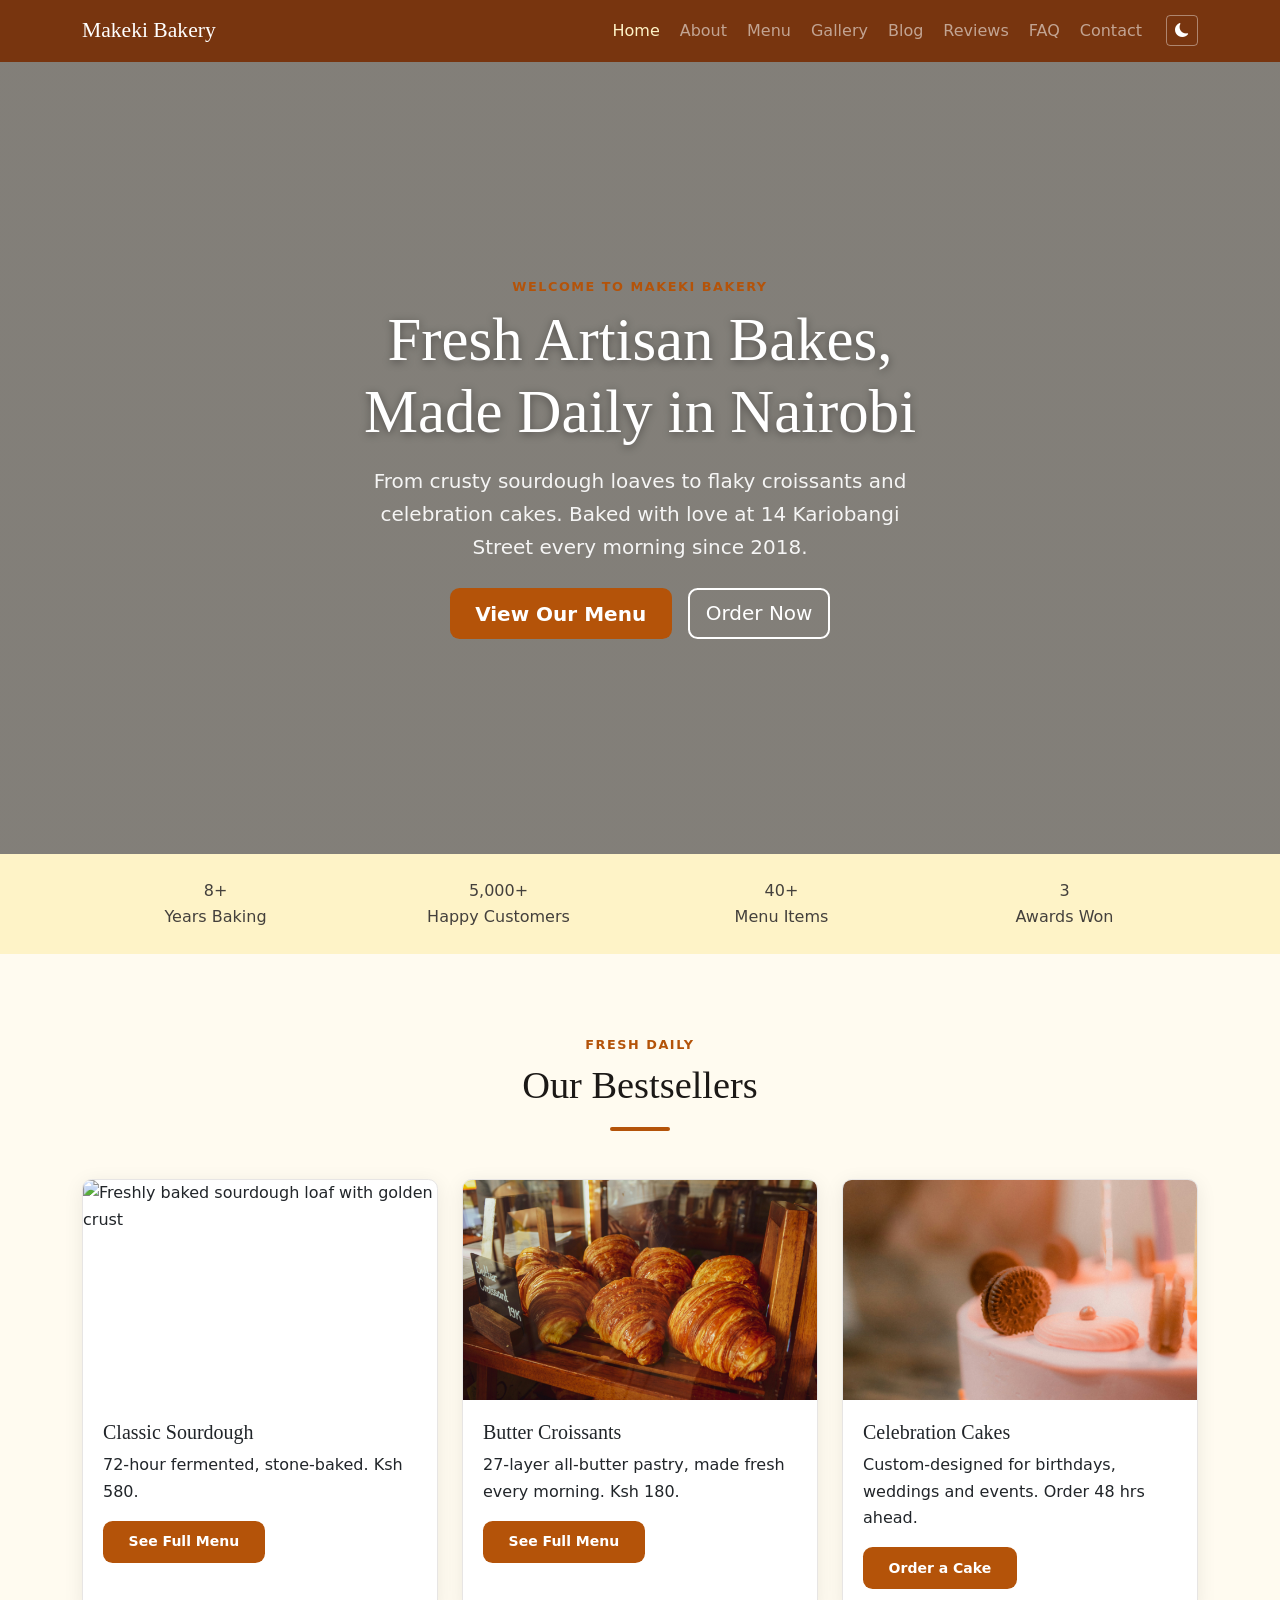
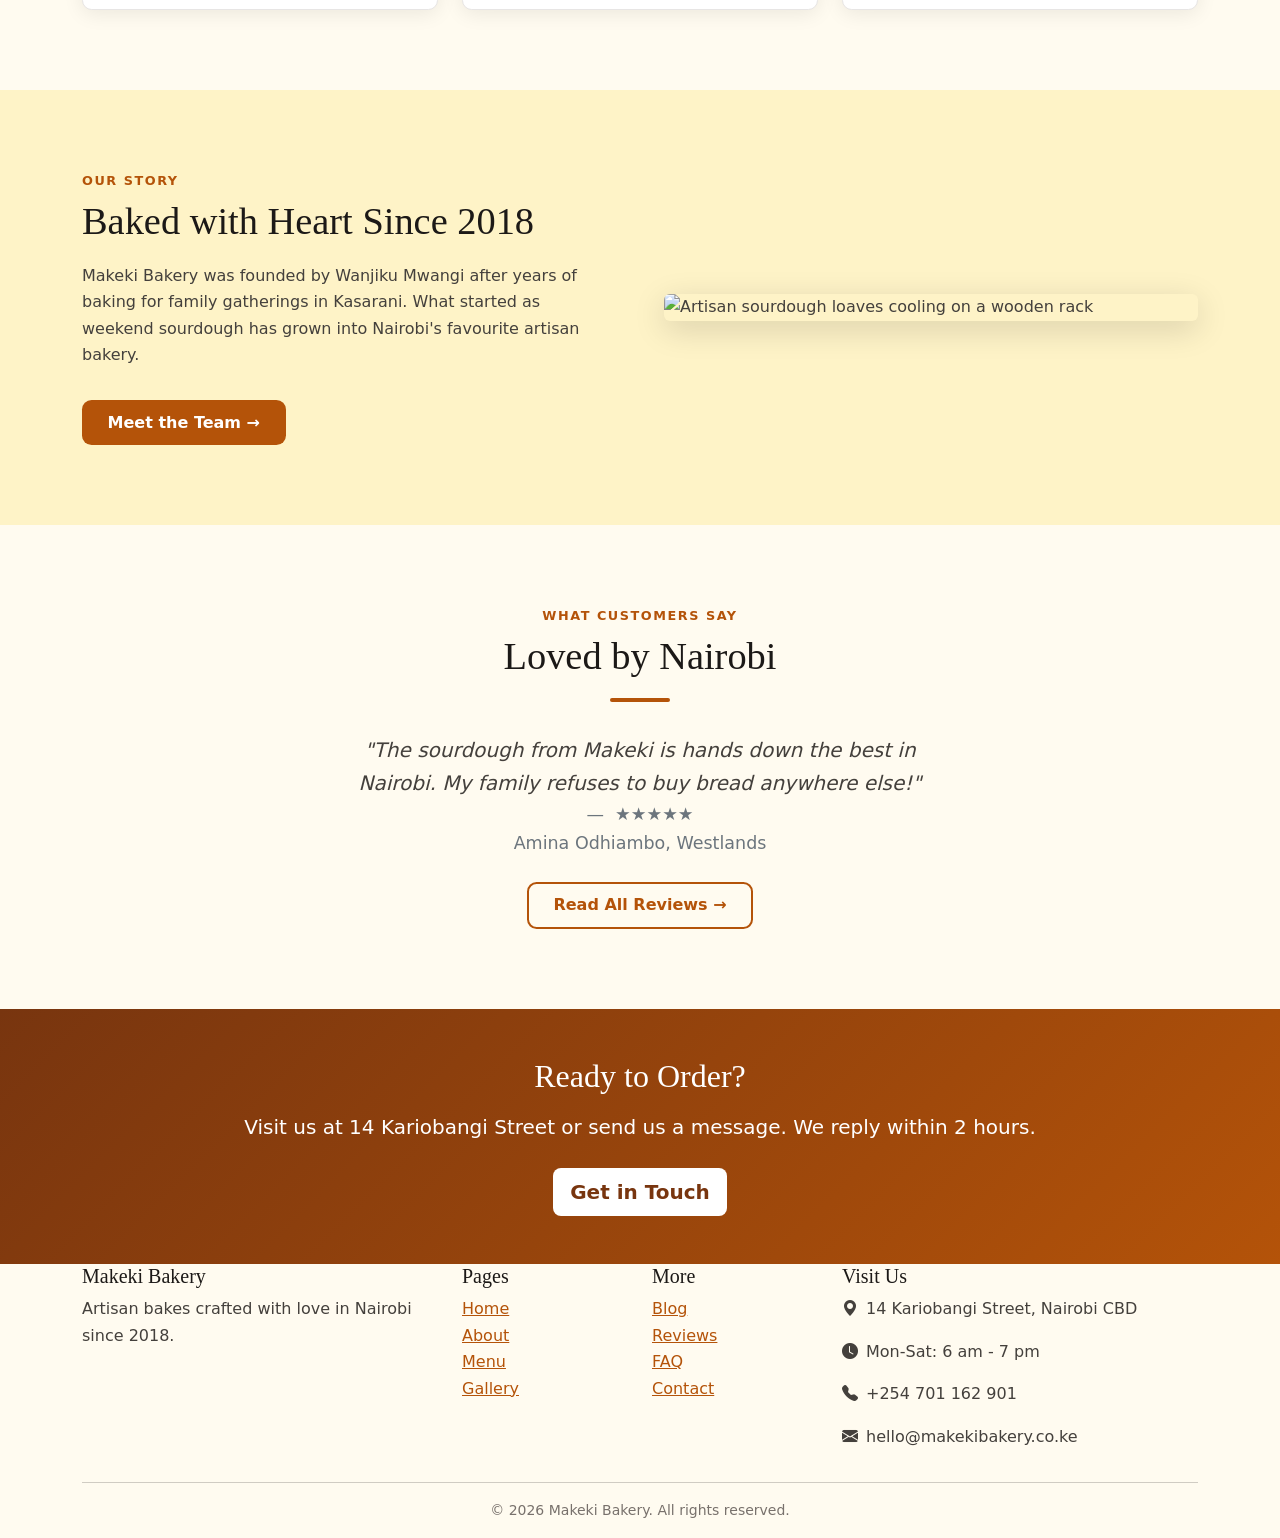
==== commit 4e0f2ea0: "adding modifications to index html" ====
--- a/index.html
+++ b/index.html
@@ -39,14 +39,13 @@
 </header>
 
 <main id="main-content">
-<!-- HERO -->
 <section class="hero" aria-labelledby="hero-heading">
   <div class="container py-5">
     <span class="section-label">Welcome to Makeki Bakery</span>
     <h1 id="hero-heading">Fresh Artisan Bakes,<br>Made Daily in Nairobi</h1>
     <p class="lead mb-4" style="max-width:580px;margin:0 auto 1.5rem;">
       From crusty sourdough loaves to flaky croissants and celebration cakes.
-      Baked with love at 14 Kimathi Street every morning since 2018.
+      Baked with love at 14 Kariobangi Street every morning since 2018.
     </p>
     <div class="d-flex gap-3 justify-content-center flex-wrap">
       <a href="services.html" class="btn btn-amber btn-lg">View Our Menu</a>
@@ -56,7 +55,6 @@
   </div>
 </section>
 
-<!-- STATS -->
 <section class="py-4 section-alt">
   <div class="container">
     <div class="row text-center g-3">
@@ -76,7 +74,6 @@
   </div>
 </section>
 
-<!-- BESTSELLERS -->
 <section class="section" aria-labelledby="featured-heading">
   <div class="container">
     <div class="text-center mb-5">
@@ -122,7 +119,6 @@
   </div>
 </section>
 
-<!-- ABOUT TEASER -->
 <section class="section section-alt">
   <div class="container">
     <div class="row align-items-center g-5">
@@ -143,7 +139,6 @@
   </div>
 </section>
 
-<!-- REVIEW TEASER -->
 <section class="section">
   <div class="container text-center">
     <span class="section-label">What Customers Say</span>
@@ -161,12 +156,11 @@
   </div>
 </section>
 
-<!-- CTA BANNER -->
 <section class="py-5 text-white text-center"
   style="background:linear-gradient(135deg,#78350f,#b45309);">
   <div class="container">
     <h2 class="mb-3" style="color:white;">Ready to Order?</h2>
-    <p class="lead mb-4">Visit us at 14 Kimathi Street or send us a message.
+    <p class="lead mb-4">Visit us at 14 Kariobangi Street or send us a message.
     We reply within 2 hours.</p>
     <a href="contact.html" class="btn btn-lg"
       style="background:white;color:#78350f;font-weight:700;">Get in Touch</a>
@@ -202,9 +196,9 @@
       </div>
       <div class="col-lg-4">
         <h5>Visit Us</h5>
-        <p><i class="bi bi-geo-alt-fill me-2"></i>14 Kimathi Street, Nairobi CBD</p>
+        <p><i class="bi bi-geo-alt-fill me-2"></i>14 Kariobangi Street, Nairobi CBD</p>
         <p><i class="bi bi-clock-fill me-2"></i>Mon-Sat: 6 am - 7 pm</p>
-        <p><i class="bi bi-telephone-fill me-2"></i>+254 712 345 678</p>
+        <p><i class="bi bi-telephone-fill me-2"></i>+254 701 162 901</p>
         <p><i class="bi bi-envelope-fill me-2"></i>hello@makekibakery.co.ke</p>
       </div>
     </div>
